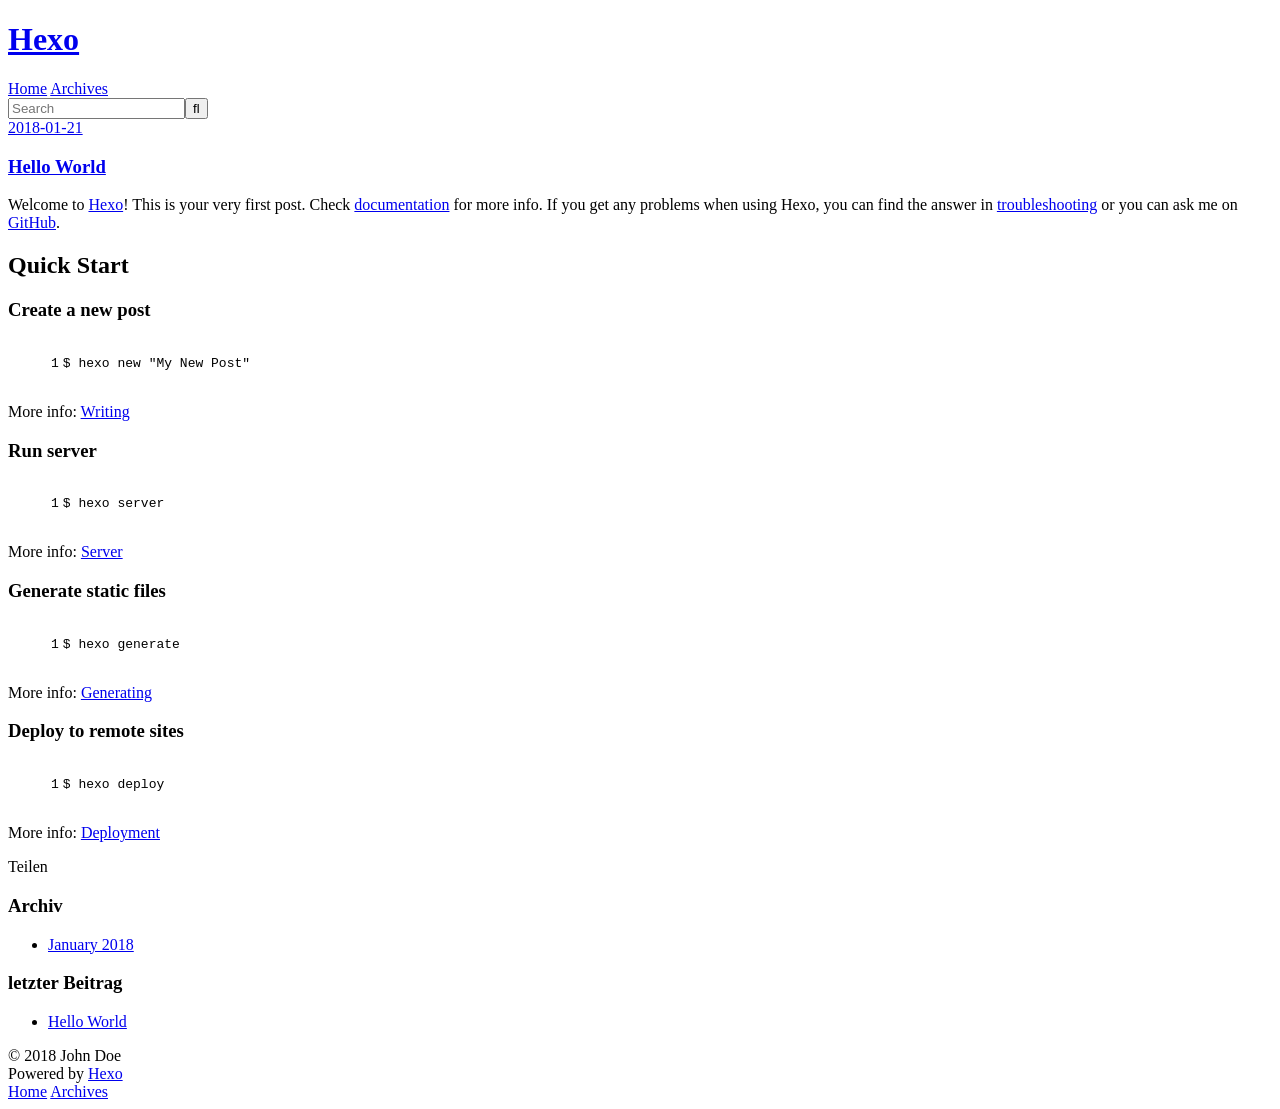
==== index.html @ 05b1a015 "modify url" ====
<!DOCTYPE html>
<html>
<head>
  <meta charset="utf-8">
  

  
  <title>Hexo</title>
  <meta name="viewport" content="width=device-width, initial-scale=1, maximum-scale=1">
  <meta property="og:type" content="website">
<meta property="og:title" content="Hexo">
<meta property="og:url" content="http://yoursite.com/index.html">
<meta property="og:site_name" content="Hexo">
<meta name="twitter:card" content="summary">
<meta name="twitter:title" content="Hexo">
  
    <link rel="alternate" href="/atom.xml" title="Hexo" type="application/atom+xml">
  
  
    <link rel="icon" href="/favicon.png">
  
  
    <link href="//fonts.googleapis.com/css?family=Source+Code+Pro" rel="stylesheet" type="text/css">
  
  <link rel="stylesheet" href="/css/style.css">
</head>

<body>
  <div id="container">
    <div id="wrap">
      <header id="header">
  <div id="banner"></div>
  <div id="header-outer" class="outer">
    <div id="header-title" class="inner">
      <h1 id="logo-wrap">
        <a href="/" id="logo">Hexo</a>
      </h1>
      
    </div>
    <div id="header-inner" class="inner">
      <nav id="main-nav">
        <a id="main-nav-toggle" class="nav-icon"></a>
        
          <a class="main-nav-link" href="/">Home</a>
        
          <a class="main-nav-link" href="/archives">Archives</a>
        
      </nav>
      <nav id="sub-nav">
        
          <a id="nav-rss-link" class="nav-icon" href="/atom.xml" title="RSS Feed"></a>
        
        <a id="nav-search-btn" class="nav-icon" title="Suche"></a>
      </nav>
      <div id="search-form-wrap">
        <form action="//google.com/search" method="get" accept-charset="UTF-8" class="search-form"><input type="search" name="q" class="search-form-input" placeholder="Search"><button type="submit" class="search-form-submit">&#xF002;</button><input type="hidden" name="sitesearch" value="http://yoursite.com"></form>
      </div>
    </div>
  </div>
</header>
      <div class="outer">
        <section id="main">
  
    <article id="post-hello-world" class="article article-type-post" itemscope itemprop="blogPost">
  <div class="article-meta">
    <a href="/2018/01/21/hello-world/" class="article-date">
  <time datetime="2018-01-21T12:49:23.000Z" itemprop="datePublished">2018-01-21</time>
</a>
    
  </div>
  <div class="article-inner">
    
    
      <header class="article-header">
        
  
    <h1 itemprop="name">
      <a class="article-title" href="/2018/01/21/hello-world/">Hello World</a>
    </h1>
  

      </header>
    
    <div class="article-entry" itemprop="articleBody">
      
        <p>Welcome to <a href="https://hexo.io/" target="_blank" rel="noopener">Hexo</a>! This is your very first post. Check <a href="https://hexo.io/docs/" target="_blank" rel="noopener">documentation</a> for more info. If you get any problems when using Hexo, you can find the answer in <a href="https://hexo.io/docs/troubleshooting.html" target="_blank" rel="noopener">troubleshooting</a> or you can ask me on <a href="https://github.com/hexojs/hexo/issues" target="_blank" rel="noopener">GitHub</a>.</p>
<h2 id="Quick-Start"><a href="#Quick-Start" class="headerlink" title="Quick Start"></a>Quick Start</h2><h3 id="Create-a-new-post"><a href="#Create-a-new-post" class="headerlink" title="Create a new post"></a>Create a new post</h3><figure class="highlight bash"><table><tr><td class="gutter"><pre><span class="line">1</span><br></pre></td><td class="code"><pre><span class="line">$ hexo new <span class="string">"My New Post"</span></span><br></pre></td></tr></table></figure>
<p>More info: <a href="https://hexo.io/docs/writing.html" target="_blank" rel="noopener">Writing</a></p>
<h3 id="Run-server"><a href="#Run-server" class="headerlink" title="Run server"></a>Run server</h3><figure class="highlight bash"><table><tr><td class="gutter"><pre><span class="line">1</span><br></pre></td><td class="code"><pre><span class="line">$ hexo server</span><br></pre></td></tr></table></figure>
<p>More info: <a href="https://hexo.io/docs/server.html" target="_blank" rel="noopener">Server</a></p>
<h3 id="Generate-static-files"><a href="#Generate-static-files" class="headerlink" title="Generate static files"></a>Generate static files</h3><figure class="highlight bash"><table><tr><td class="gutter"><pre><span class="line">1</span><br></pre></td><td class="code"><pre><span class="line">$ hexo generate</span><br></pre></td></tr></table></figure>
<p>More info: <a href="https://hexo.io/docs/generating.html" target="_blank" rel="noopener">Generating</a></p>
<h3 id="Deploy-to-remote-sites"><a href="#Deploy-to-remote-sites" class="headerlink" title="Deploy to remote sites"></a>Deploy to remote sites</h3><figure class="highlight bash"><table><tr><td class="gutter"><pre><span class="line">1</span><br></pre></td><td class="code"><pre><span class="line">$ hexo deploy</span><br></pre></td></tr></table></figure>
<p>More info: <a href="https://hexo.io/docs/deployment.html" target="_blank" rel="noopener">Deployment</a></p>

      
    </div>
    <footer class="article-footer">
      <a data-url="http://yoursite.com/2018/01/21/hello-world/" data-id="cjcoswx420000rmxps7ds0xg9" class="article-share-link">Teilen</a>
      
      
    </footer>
  </div>
  
</article>


  


</section>
        
          <aside id="sidebar">
  
    

  
    

  
    
  
    
  <div class="widget-wrap">
    <h3 class="widget-title">Archiv</h3>
    <div class="widget">
      <ul class="archive-list"><li class="archive-list-item"><a class="archive-list-link" href="/archives/2018/01/">January 2018</a></li></ul>
    </div>
  </div>


  
    
  <div class="widget-wrap">
    <h3 class="widget-title">letzter Beitrag</h3>
    <div class="widget">
      <ul>
        
          <li>
            <a href="/2018/01/21/hello-world/">Hello World</a>
          </li>
        
      </ul>
    </div>
  </div>

  
</aside>
        
      </div>
      <footer id="footer">
  
  <div class="outer">
    <div id="footer-info" class="inner">
      &copy; 2018 John Doe<br>
      Powered by <a href="http://hexo.io/" target="_blank">Hexo</a>
    </div>
  </div>
</footer>
    </div>
    <nav id="mobile-nav">
  
    <a href="/" class="mobile-nav-link">Home</a>
  
    <a href="/archives" class="mobile-nav-link">Archives</a>
  
</nav>
    

<script src="//ajax.googleapis.com/ajax/libs/jquery/2.0.3/jquery.min.js"></script>


  <link rel="stylesheet" href="/fancybox/jquery.fancybox.css">
  <script src="/fancybox/jquery.fancybox.pack.js"></script>


<script src="/js/script.js"></script>



  </div>
</body>
</html>
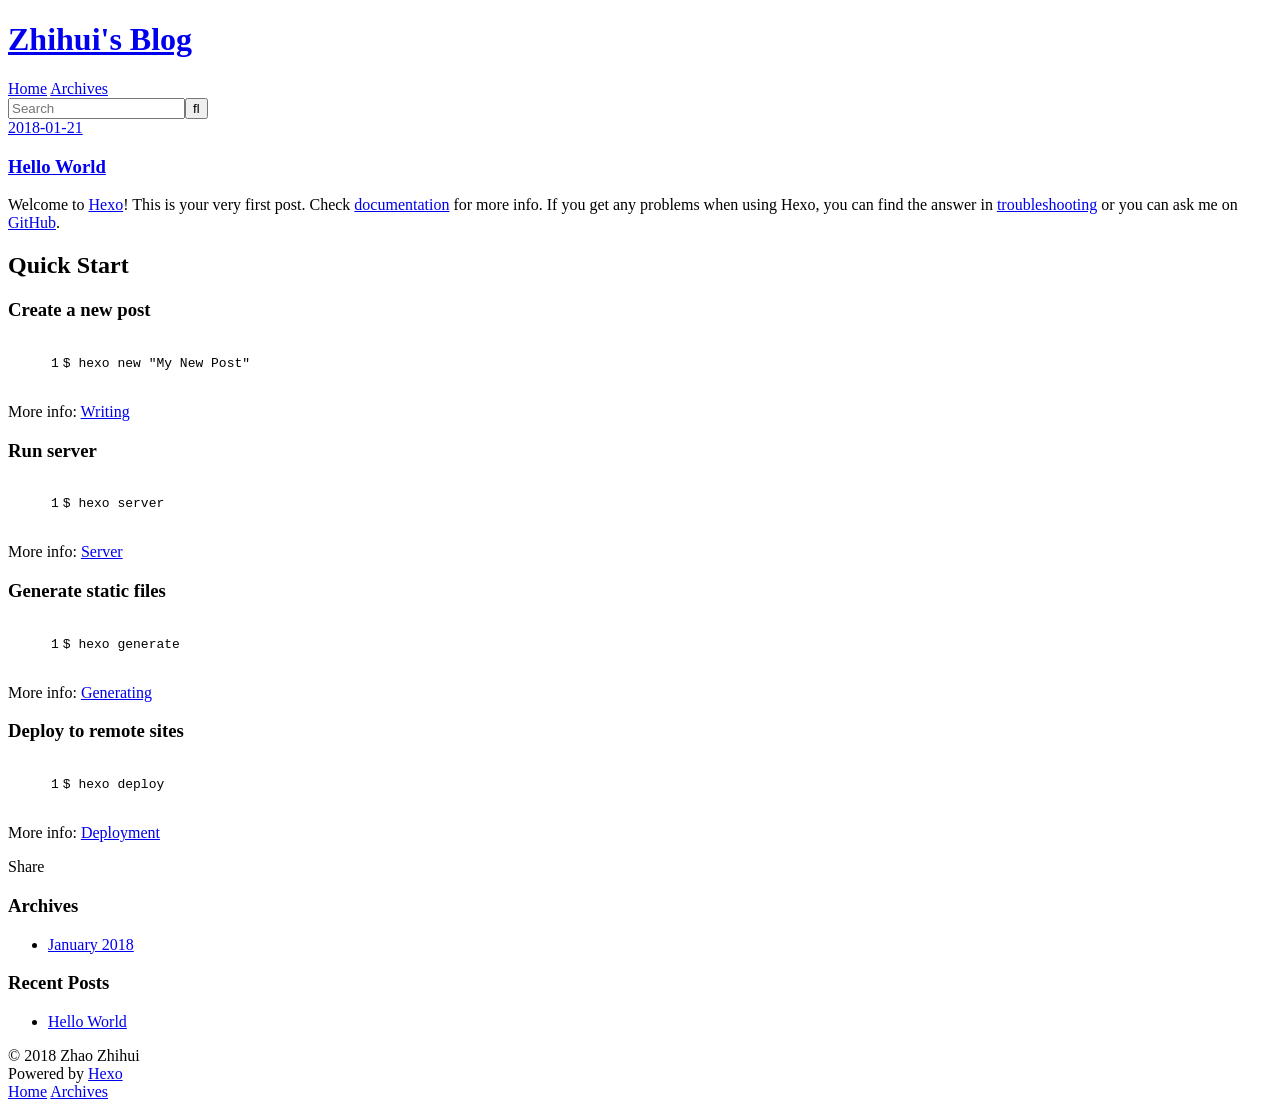
==== commit cfb2ea40: "modify url" ====
--- a/index.html
+++ b/index.html
@@ -5,16 +5,16 @@
   
 
   
-  <title>Hexo</title>
+  <title>Zhihui&#39;s Blog</title>
   <meta name="viewport" content="width=device-width, initial-scale=1, maximum-scale=1">
   <meta property="og:type" content="website">
-<meta property="og:title" content="Hexo">
-<meta property="og:url" content="http://yoursite.com/index.html">
-<meta property="og:site_name" content="Hexo">
+<meta property="og:title" content="Zhihui&#39;s Blog">
+<meta property="og:url" content="http://qiusuo8.github.io/index.html">
+<meta property="og:site_name" content="Zhihui&#39;s Blog">
 <meta name="twitter:card" content="summary">
-<meta name="twitter:title" content="Hexo">
+<meta name="twitter:title" content="Zhihui&#39;s Blog">
   
-    <link rel="alternate" href="/atom.xml" title="Hexo" type="application/atom+xml">
+    <link rel="alternate" href="/atom.xml" title="Zhihui&#39;s Blog" type="application/atom+xml">
   
   
     <link rel="icon" href="/favicon.png">
@@ -33,7 +33,7 @@
   <div id="header-outer" class="outer">
     <div id="header-title" class="inner">
       <h1 id="logo-wrap">
-        <a href="/" id="logo">Hexo</a>
+        <a href="/" id="logo">Zhihui&#39;s Blog</a>
       </h1>
       
     </div>
@@ -50,10 +50,10 @@
         
           <a id="nav-rss-link" class="nav-icon" href="/atom.xml" title="RSS Feed"></a>
         
-        <a id="nav-search-btn" class="nav-icon" title="Suche"></a>
+        <a id="nav-search-btn" class="nav-icon" title="Search"></a>
       </nav>
       <div id="search-form-wrap">
-        <form action="//google.com/search" method="get" accept-charset="UTF-8" class="search-form"><input type="search" name="q" class="search-form-input" placeholder="Search"><button type="submit" class="search-form-submit">&#xF002;</button><input type="hidden" name="sitesearch" value="http://yoursite.com"></form>
+        <form action="//google.com/search" method="get" accept-charset="UTF-8" class="search-form"><input type="search" name="q" class="search-form-input" placeholder="Search"><button type="submit" class="search-form-submit">&#xF002;</button><input type="hidden" name="sitesearch" value="http://qiusuo8.github.io"></form>
       </div>
     </div>
   </div>
@@ -96,7 +96,7 @@
       
     </div>
     <footer class="article-footer">
-      <a data-url="http://yoursite.com/2018/01/21/hello-world/" data-id="cjcoswx420000rmxps7ds0xg9" class="article-share-link">Teilen</a>
+      <a data-url="http://qiusuo8.github.io/2018/01/21/hello-world/" data-id="cjcotb3gy0000u4xpruyg0qib" class="article-share-link">Share</a>
       
       
     </footer>
@@ -122,7 +122,7 @@
   
     
   <div class="widget-wrap">
-    <h3 class="widget-title">Archiv</h3>
+    <h3 class="widget-title">Archives</h3>
     <div class="widget">
       <ul class="archive-list"><li class="archive-list-item"><a class="archive-list-link" href="/archives/2018/01/">January 2018</a></li></ul>
     </div>
@@ -132,7 +132,7 @@
   
     
   <div class="widget-wrap">
-    <h3 class="widget-title">letzter Beitrag</h3>
+    <h3 class="widget-title">Recent Posts</h3>
     <div class="widget">
       <ul>
         
@@ -152,7 +152,7 @@
   
   <div class="outer">
     <div id="footer-info" class="inner">
-      &copy; 2018 John Doe<br>
+      &copy; 2018 Zhao Zhihui<br>
       Powered by <a href="http://hexo.io/" target="_blank">Hexo</a>
     </div>
   </div>
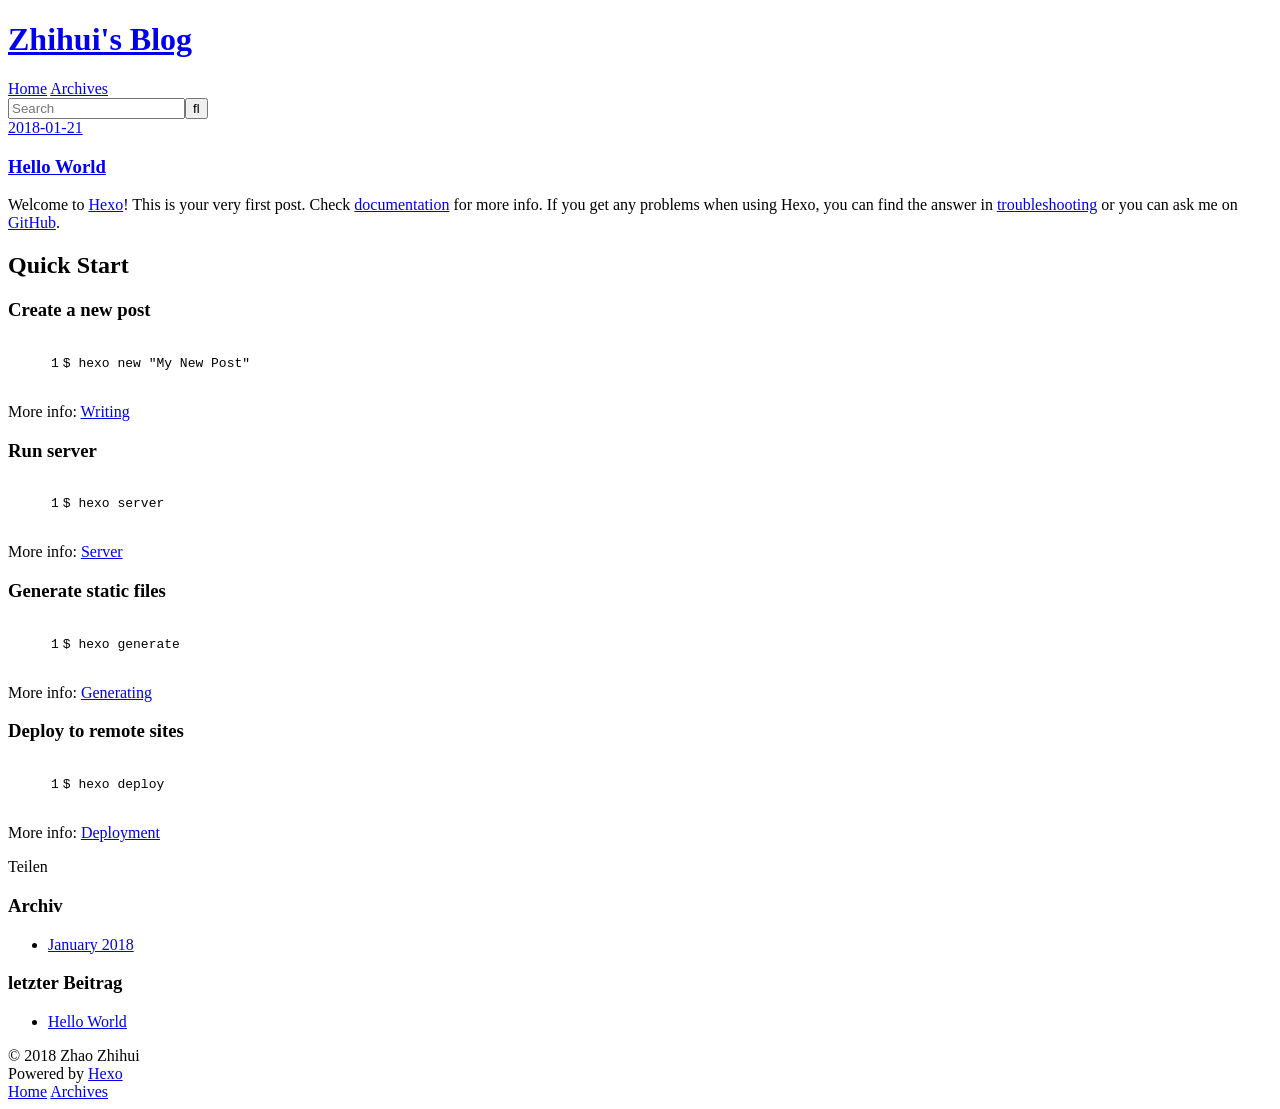
==== commit 3d9236a7: "add CNAME" ====
--- a/index.html
+++ b/index.html
@@ -50,7 +50,7 @@
         
           <a id="nav-rss-link" class="nav-icon" href="/atom.xml" title="RSS Feed"></a>
         
-        <a id="nav-search-btn" class="nav-icon" title="Search"></a>
+        <a id="nav-search-btn" class="nav-icon" title="Suche"></a>
       </nav>
       <div id="search-form-wrap">
         <form action="//google.com/search" method="get" accept-charset="UTF-8" class="search-form"><input type="search" name="q" class="search-form-input" placeholder="Search"><button type="submit" class="search-form-submit">&#xF002;</button><input type="hidden" name="sitesearch" value="http://qiusuo8.github.io"></form>
@@ -96,7 +96,7 @@
       
     </div>
     <footer class="article-footer">
-      <a data-url="http://qiusuo8.github.io/2018/01/21/hello-world/" data-id="cjcotb3gy0000u4xpruyg0qib" class="article-share-link">Share</a>
+      <a data-url="http://qiusuo8.github.io/2018/01/21/hello-world/" data-id="cjcotb3gy0000u4xpruyg0qib" class="article-share-link">Teilen</a>
       
       
     </footer>
@@ -122,7 +122,7 @@
   
     
   <div class="widget-wrap">
-    <h3 class="widget-title">Archives</h3>
+    <h3 class="widget-title">Archiv</h3>
     <div class="widget">
       <ul class="archive-list"><li class="archive-list-item"><a class="archive-list-link" href="/archives/2018/01/">January 2018</a></li></ul>
     </div>
@@ -132,7 +132,7 @@
   
     
   <div class="widget-wrap">
-    <h3 class="widget-title">Recent Posts</h3>
+    <h3 class="widget-title">letzter Beitrag</h3>
     <div class="widget">
       <ul>
         
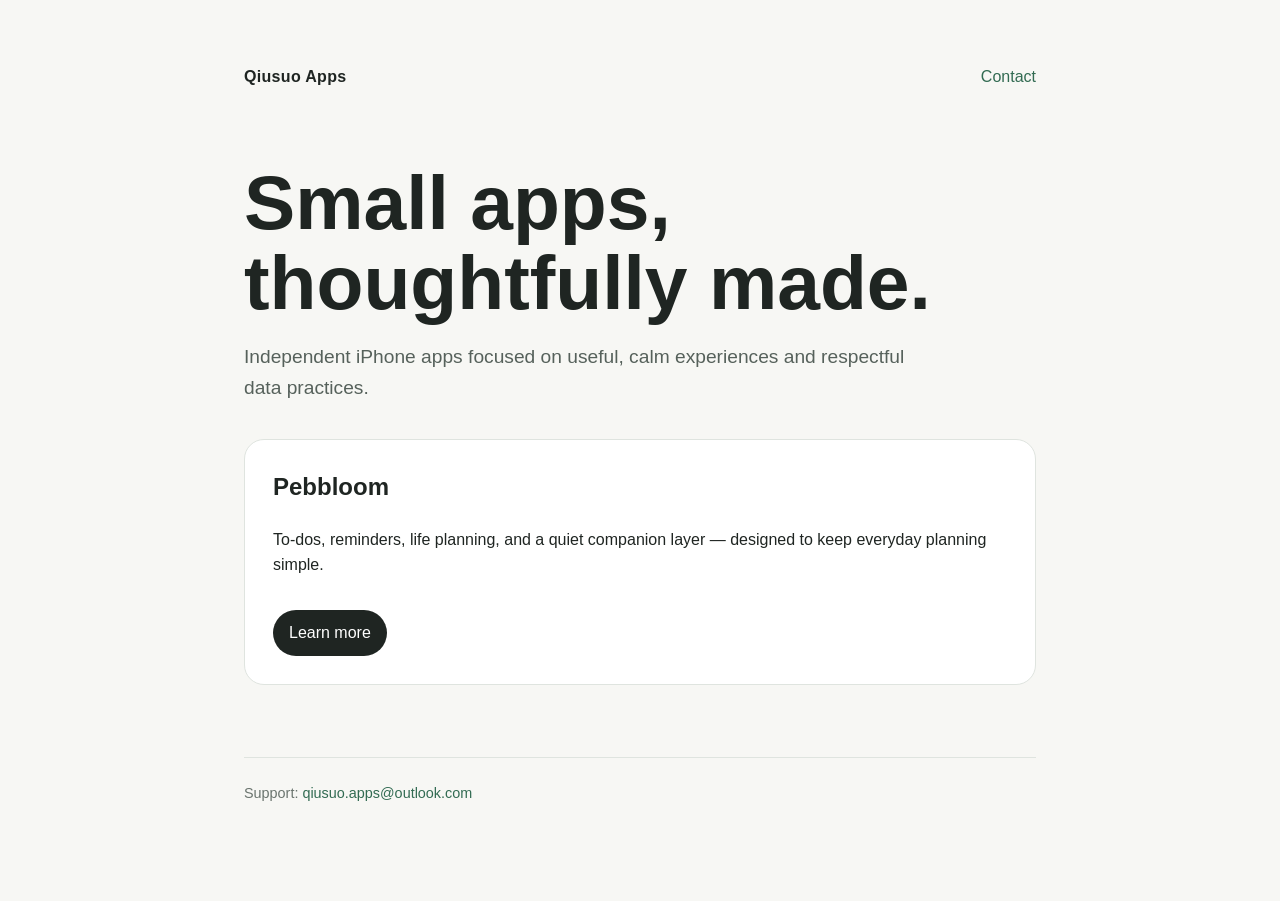
==== commit 225172d3: "Replace legacy blog with app support site" ====
--- a/index.html
+++ b/index.html
@@ -1,183 +1 @@
-<!DOCTYPE html>
-<html>
-<head>
-  <meta charset="utf-8">
-  
-
-  
-  <title>Zhihui&#39;s Blog</title>
-  <meta name="viewport" content="width=device-width, initial-scale=1, maximum-scale=1">
-  <meta property="og:type" content="website">
-<meta property="og:title" content="Zhihui&#39;s Blog">
-<meta property="og:url" content="http://qiusuo8.github.io/index.html">
-<meta property="og:site_name" content="Zhihui&#39;s Blog">
-<meta name="twitter:card" content="summary">
-<meta name="twitter:title" content="Zhihui&#39;s Blog">
-  
-    <link rel="alternate" href="/atom.xml" title="Zhihui&#39;s Blog" type="application/atom+xml">
-  
-  
-    <link rel="icon" href="/favicon.png">
-  
-  
-    <link href="//fonts.googleapis.com/css?family=Source+Code+Pro" rel="stylesheet" type="text/css">
-  
-  <link rel="stylesheet" href="/css/style.css">
-</head>
-
-<body>
-  <div id="container">
-    <div id="wrap">
-      <header id="header">
-  <div id="banner"></div>
-  <div id="header-outer" class="outer">
-    <div id="header-title" class="inner">
-      <h1 id="logo-wrap">
-        <a href="/" id="logo">Zhihui&#39;s Blog</a>
-      </h1>
-      
-    </div>
-    <div id="header-inner" class="inner">
-      <nav id="main-nav">
-        <a id="main-nav-toggle" class="nav-icon"></a>
-        
-          <a class="main-nav-link" href="/">Home</a>
-        
-          <a class="main-nav-link" href="/archives">Archives</a>
-        
-      </nav>
-      <nav id="sub-nav">
-        
-          <a id="nav-rss-link" class="nav-icon" href="/atom.xml" title="RSS Feed"></a>
-        
-        <a id="nav-search-btn" class="nav-icon" title="Suche"></a>
-      </nav>
-      <div id="search-form-wrap">
-        <form action="//google.com/search" method="get" accept-charset="UTF-8" class="search-form"><input type="search" name="q" class="search-form-input" placeholder="Search"><button type="submit" class="search-form-submit">&#xF002;</button><input type="hidden" name="sitesearch" value="http://qiusuo8.github.io"></form>
-      </div>
-    </div>
-  </div>
-</header>
-      <div class="outer">
-        <section id="main">
-  
-    <article id="post-hello-world" class="article article-type-post" itemscope itemprop="blogPost">
-  <div class="article-meta">
-    <a href="/2018/01/21/hello-world/" class="article-date">
-  <time datetime="2018-01-21T12:49:23.000Z" itemprop="datePublished">2018-01-21</time>
-</a>
-    
-  </div>
-  <div class="article-inner">
-    
-    
-      <header class="article-header">
-        
-  
-    <h1 itemprop="name">
-      <a class="article-title" href="/2018/01/21/hello-world/">Hello World</a>
-    </h1>
-  
-
-      </header>
-    
-    <div class="article-entry" itemprop="articleBody">
-      
-        <p>Welcome to <a href="https://hexo.io/" target="_blank" rel="noopener">Hexo</a>! This is your very first post. Check <a href="https://hexo.io/docs/" target="_blank" rel="noopener">documentation</a> for more info. If you get any problems when using Hexo, you can find the answer in <a href="https://hexo.io/docs/troubleshooting.html" target="_blank" rel="noopener">troubleshooting</a> or you can ask me on <a href="https://github.com/hexojs/hexo/issues" target="_blank" rel="noopener">GitHub</a>.</p>
-<h2 id="Quick-Start"><a href="#Quick-Start" class="headerlink" title="Quick Start"></a>Quick Start</h2><h3 id="Create-a-new-post"><a href="#Create-a-new-post" class="headerlink" title="Create a new post"></a>Create a new post</h3><figure class="highlight bash"><table><tr><td class="gutter"><pre><span class="line">1</span><br></pre></td><td class="code"><pre><span class="line">$ hexo new <span class="string">"My New Post"</span></span><br></pre></td></tr></table></figure>
-<p>More info: <a href="https://hexo.io/docs/writing.html" target="_blank" rel="noopener">Writing</a></p>
-<h3 id="Run-server"><a href="#Run-server" class="headerlink" title="Run server"></a>Run server</h3><figure class="highlight bash"><table><tr><td class="gutter"><pre><span class="line">1</span><br></pre></td><td class="code"><pre><span class="line">$ hexo server</span><br></pre></td></tr></table></figure>
-<p>More info: <a href="https://hexo.io/docs/server.html" target="_blank" rel="noopener">Server</a></p>
-<h3 id="Generate-static-files"><a href="#Generate-static-files" class="headerlink" title="Generate static files"></a>Generate static files</h3><figure class="highlight bash"><table><tr><td class="gutter"><pre><span class="line">1</span><br></pre></td><td class="code"><pre><span class="line">$ hexo generate</span><br></pre></td></tr></table></figure>
-<p>More info: <a href="https://hexo.io/docs/generating.html" target="_blank" rel="noopener">Generating</a></p>
-<h3 id="Deploy-to-remote-sites"><a href="#Deploy-to-remote-sites" class="headerlink" title="Deploy to remote sites"></a>Deploy to remote sites</h3><figure class="highlight bash"><table><tr><td class="gutter"><pre><span class="line">1</span><br></pre></td><td class="code"><pre><span class="line">$ hexo deploy</span><br></pre></td></tr></table></figure>
-<p>More info: <a href="https://hexo.io/docs/deployment.html" target="_blank" rel="noopener">Deployment</a></p>
-
-      
-    </div>
-    <footer class="article-footer">
-      <a data-url="http://qiusuo8.github.io/2018/01/21/hello-world/" data-id="cjcotb3gy0000u4xpruyg0qib" class="article-share-link">Teilen</a>
-      
-      
-    </footer>
-  </div>
-  
-</article>
-
-
-  
-
-
-</section>
-        
-          <aside id="sidebar">
-  
-    
-
-  
-    
-
-  
-    
-  
-    
-  <div class="widget-wrap">
-    <h3 class="widget-title">Archiv</h3>
-    <div class="widget">
-      <ul class="archive-list"><li class="archive-list-item"><a class="archive-list-link" href="/archives/2018/01/">January 2018</a></li></ul>
-    </div>
-  </div>
-
-
-  
-    
-  <div class="widget-wrap">
-    <h3 class="widget-title">letzter Beitrag</h3>
-    <div class="widget">
-      <ul>
-        
-          <li>
-            <a href="/2018/01/21/hello-world/">Hello World</a>
-          </li>
-        
-      </ul>
-    </div>
-  </div>
-
-  
-</aside>
-        
-      </div>
-      <footer id="footer">
-  
-  <div class="outer">
-    <div id="footer-info" class="inner">
-      &copy; 2018 Zhao Zhihui<br>
-      Powered by <a href="http://hexo.io/" target="_blank">Hexo</a>
-    </div>
-  </div>
-</footer>
-    </div>
-    <nav id="mobile-nav">
-  
-    <a href="/" class="mobile-nav-link">Home</a>
-  
-    <a href="/archives" class="mobile-nav-link">Archives</a>
-  
-</nav>
-    
-
-<script src="//ajax.googleapis.com/ajax/libs/jquery/2.0.3/jquery.min.js"></script>
-
-
-  <link rel="stylesheet" href="/fancybox/jquery.fancybox.css">
-  <script src="/fancybox/jquery.fancybox.pack.js"></script>
-
-
-<script src="/js/script.js"></script>
-
-
-
-  </div>
-</body>
-</html>+<!doctype html><html lang="en"><head><meta charset="utf-8"><meta name="viewport" content="width=device-width,initial-scale=1"><title>Qiusuo Apps</title><meta name="description" content="Independent apps by Qiusuo."><link rel="stylesheet" href="/assets/site.css"></head><body><main><nav><div class="brand">Qiusuo Apps</div><a href="mailto:qiusuo.apps@outlook.com">Contact</a></nav><h1>Small apps, thoughtfully made.</h1><p class="lead">Independent iPhone apps focused on useful, calm experiences and respectful data practices.</p><section class="card"><h2 style="margin-top:0">Pebbloom</h2><p>To-dos, reminders, life planning, and a quiet companion layer — designed to keep everyday planning simple.</p><a class="button" href="/pebbloom/">Learn more</a></section><footer>Support: <a href="mailto:qiusuo.apps@outlook.com">qiusuo.apps@outlook.com</a></footer></main></body></html>
--- a/assets/site.css
+++ b/assets/site.css
@@ -0,0 +1 @@
+*{box-sizing:border-box}html{color-scheme:light dark}body{margin:0;font-family:-apple-system,BlinkMacSystemFont,"Segoe UI",sans-serif;line-height:1.6;background:#f7f7f4;color:#1f2522}main{max-width:840px;margin:0 auto;padding:64px 24px 96px}nav{display:flex;justify-content:space-between;align-items:center;margin-bottom:72px}.brand{font-weight:700;letter-spacing:.02em}.navlinks{display:flex;gap:20px}a{color:#326b52;text-decoration:none}a:hover{text-decoration:underline}h1{font-size:clamp(2.4rem,7vw,4.8rem);line-height:1.05;margin:.2em 0}h2{margin-top:2.3em}.lead{font-size:1.2rem;color:#56615b;max-width:680px}.card{margin-top:36px;padding:28px;border:1px solid #dfe4df;border-radius:20px;background:#fff}.meta{color:#6a746e;font-size:.95rem}.button{display:inline-block;margin-top:16px;padding:10px 16px;border-radius:999px;background:#1f2522;color:#fff}footer{margin-top:72px;padding-top:24px;border-top:1px solid #dfe4df;color:#6a746e;font-size:.9rem}ul{padding-left:1.3em}@media(prefers-color-scheme:dark){body{background:#111412;color:#edf2ee}.lead,.meta,footer{color:#aeb9b2}.card{background:#191d1a;border-color:#2d342f}.button{background:#edf2ee;color:#111412}footer{border-color:#2d342f}a{color:#86c6a5}}
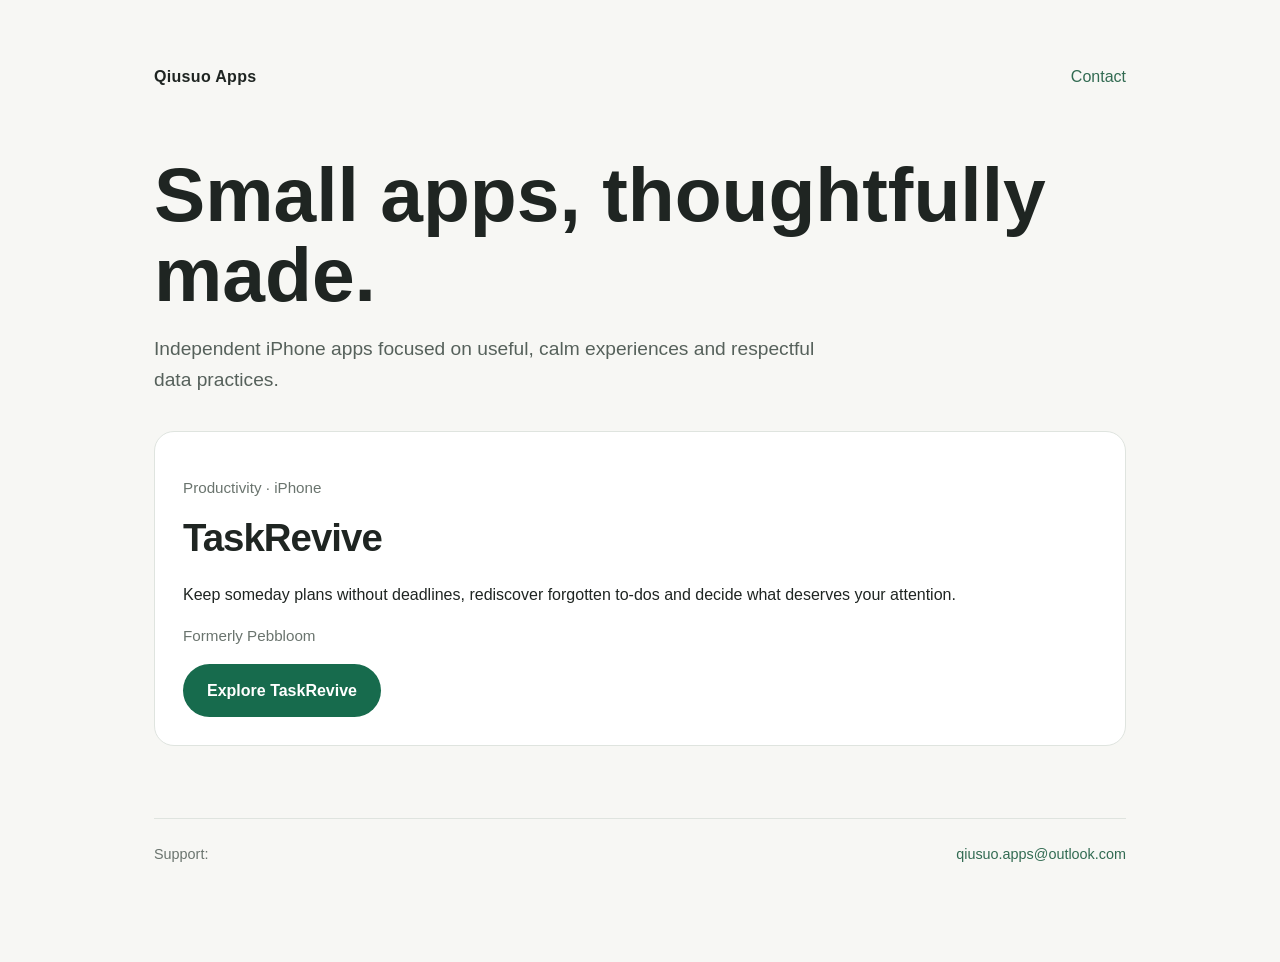
==== commit 7d3b3aa5: "Prepare TaskRevive landing page and support rebrand" ====
--- a/index.html
+++ b/index.html
@@ -1 +1,14 @@
-<!doctype html><html lang="en"><head><meta charset="utf-8"><meta name="viewport" content="width=device-width,initial-scale=1"><title>Qiusuo Apps</title><meta name="description" content="Independent apps by Qiusuo."><link rel="stylesheet" href="/assets/site.css"></head><body><main><nav><div class="brand">Qiusuo Apps</div><a href="mailto:qiusuo.apps@outlook.com">Contact</a></nav><h1>Small apps, thoughtfully made.</h1><p class="lead">Independent iPhone apps focused on useful, calm experiences and respectful data practices.</p><section class="card"><h2 style="margin-top:0">Pebbloom</h2><p>To-dos, reminders, life planning, and a quiet companion layer — designed to keep everyday planning simple.</p><a class="button" href="/pebbloom/">Learn more</a></section><footer>Support: <a href="mailto:qiusuo.apps@outlook.com">qiusuo.apps@outlook.com</a></footer></main></body></html>+<!doctype html>
+<html lang="en">
+<head><meta charset="utf-8"><meta name="viewport" content="width=device-width,initial-scale=1">
+<title>Qiusuo Apps</title><meta name="description" content="Independent apps by Qiusuo.">
+<link rel="stylesheet" href="/assets/site.css"></head>
+<body><main>
+<nav><div class="brand">Qiusuo Apps</div><a href="mailto:qiusuo.apps@outlook.com">Contact</a></nav>
+<h1>Small apps, thoughtfully made.</h1>
+<p class="lead">Independent iPhone apps focused on useful, calm experiences and respectful data practices.</p>
+<section class="card"><p class="meta">Productivity · iPhone</p><h2 style="margin-top:0">TaskRevive</h2>
+<p>Keep someday plans without deadlines, rediscover forgotten to-dos and decide what deserves your attention.</p>
+<p class="meta">Formerly Pebbloom</p><a class="button" href="/pebbloom/">Explore TaskRevive</a></section>
+<footer>Support: <a href="mailto:qiusuo.apps@outlook.com">qiusuo.apps@outlook.com</a></footer>
+</main></body></html>
--- a/assets/site.css
+++ b/assets/site.css
@@ -1 +1,47 @@
-*{box-sizing:border-box}html{color-scheme:light dark}body{margin:0;font-family:-apple-system,BlinkMacSystemFont,"Segoe UI",sans-serif;line-height:1.6;background:#f7f7f4;color:#1f2522}main{max-width:840px;margin:0 auto;padding:64px 24px 96px}nav{display:flex;justify-content:space-between;align-items:center;margin-bottom:72px}.brand{font-weight:700;letter-spacing:.02em}.navlinks{display:flex;gap:20px}a{color:#326b52;text-decoration:none}a:hover{text-decoration:underline}h1{font-size:clamp(2.4rem,7vw,4.8rem);line-height:1.05;margin:.2em 0}h2{margin-top:2.3em}.lead{font-size:1.2rem;color:#56615b;max-width:680px}.card{margin-top:36px;padding:28px;border:1px solid #dfe4df;border-radius:20px;background:#fff}.meta{color:#6a746e;font-size:.95rem}.button{display:inline-block;margin-top:16px;padding:10px 16px;border-radius:999px;background:#1f2522;color:#fff}footer{margin-top:72px;padding-top:24px;border-top:1px solid #dfe4df;color:#6a746e;font-size:.9rem}ul{padding-left:1.3em}@media(prefers-color-scheme:dark){body{background:#111412;color:#edf2ee}.lead,.meta,footer{color:#aeb9b2}.card{background:#191d1a;border-color:#2d342f}.button{background:#edf2ee;color:#111412}footer{border-color:#2d342f}a{color:#86c6a5}}+*{box-sizing:border-box}html{color-scheme:light dark}body{margin:0;font-family:-apple-system,BlinkMacSystemFont,"Segoe UI",sans-serif;line-height:1.6;background:#f7f7f4;color:#1f2522}main{max-width:840px;margin:0 auto;padding:64px 24px 96px}nav{display:flex;justify-content:space-between;align-items:center;margin-bottom:72px}.brand{font-weight:700;letter-spacing:.02em}.navlinks{display:flex;gap:20px}a{color:#326b52;text-decoration:none}a:hover{text-decoration:underline}h1{font-size:clamp(2.4rem,7vw,4.8rem);line-height:1.05;margin:.2em 0}h2{margin-top:2.3em}.lead{font-size:1.2rem;color:#56615b;max-width:680px}.card{margin-top:36px;padding:28px;border:1px solid #dfe4df;border-radius:20px;background:#fff}.meta{color:#6a746e;font-size:.95rem}.button{display:inline-block;margin-top:16px;padding:10px 16px;border-radius:999px;background:#1f2522;color:#fff}footer{margin-top:72px;padding-top:24px;border-top:1px solid #dfe4df;color:#6a746e;font-size:.9rem}ul{padding-left:1.3em}@media(prefers-color-scheme:dark){body{background:#111412;color:#edf2ee}.lead,.meta,footer{color:#aeb9b2}.card{background:#191d1a;border-color:#2d342f}.button{background:#edf2ee;color:#111412}footer{border-color:#2d342f}a{color:#86c6a5}}
+/* TaskRevive landing-page enhancements; shared policy/support styles stay intact. */
+main{max-width:1020px}
+nav{align-items:center;margin-bottom:64px}
+.hero{max-width:910px;padding:18px 0 60px}
+.hero h1{font-size:clamp(2.8rem,7vw,5.2rem);letter-spacing:-.045em;max-width:940px}
+.hero .lead{font-size:clamp(1.08rem,2.5vw,1.42rem);max-width:760px;line-height:1.55}
+.actions{display:flex;align-items:center;flex-wrap:wrap;gap:22px;margin:26px 0 12px}
+.button{display:inline-flex;align-items:center;gap:12px;background:#176b4d;color:#fff;font-weight:700;padding:14px 24px;margin-top:0;text-decoration:none}
+.button:hover{text-decoration:none;background:#11553c}
+.textlink{font-weight:600}
+.fineprint{font-size:.85rem;color:#657069;margin-top:14px}
+.eyebrow{color:#177655;text-transform:uppercase;font-size:.77rem;font-weight:800;letter-spacing:.12em}
+section{scroll-margin-top:30px}
+section>h2{line-height:1.18;letter-spacing:-.025em;font-size:clamp(1.7rem,3.8vw,2.4rem);max-width:760px;margin:0 0 22px}
+.feature-grid{display:grid;grid-template-columns:repeat(3,minmax(0,1fr));gap:16px}
+.feature-grid .card{margin:0;min-height:230px;padding:24px}
+.feature-grid h3{line-height:1.2;font-size:1.2rem;margin:0 0 12px}
+.feature-grid p{margin:0}
+.feature-number{font-size:.79rem!important;font-weight:800;color:#159367;margin-bottom:24px!important}
+.feature-band{margin-top:72px;padding:36px 0 10px;border-top:1px solid #dfe4df}
+.feature-grid.two-up{grid-template-columns:repeat(2,minmax(0,1fr));gap:40px}
+.feature-grid.two-up article{padding:0 0 20px}
+.privacy-note{margin-top:46px}
+.privacy-note h2{margin-top:0;font-size:1.35rem}
+.final-cta{margin:76px 0 0;padding:38px;border-radius:22px;background:#e4f2e9}
+.final-cta h2{font-size:2rem;margin-bottom:10px}
+.final-cta p{margin-bottom:26px}
+footer{display:flex;flex-wrap:wrap;gap:12px;justify-content:space-between}
+@media(max-width:720px){
+ main{padding:28px 20px 56px}
+ nav{margin-bottom:36px;gap:18px;flex-wrap:wrap}
+ .hero{padding:8px 0 46px}
+ .feature-grid,.feature-grid.two-up{grid-template-columns:1fr;gap:14px}
+ .feature-grid .card{min-height:0}
+ .feature-grid.two-up article{padding:10px 0}
+ .feature-band{margin-top:44px}
+ .final-cta{margin-top:48px;padding:26px}
+}
+@media(prefers-color-scheme:dark){
+ .fineprint{color:#aeb9b2}
+ .button{background:#80c6a1;color:#101810}
+ .button:hover{background:#a1d8b9}
+ .eyebrow,.feature-number{color:#91d3aa}
+ .feature-band{border-color:#2d342f}
+ .final-cta{background:#1c3326}
+}
